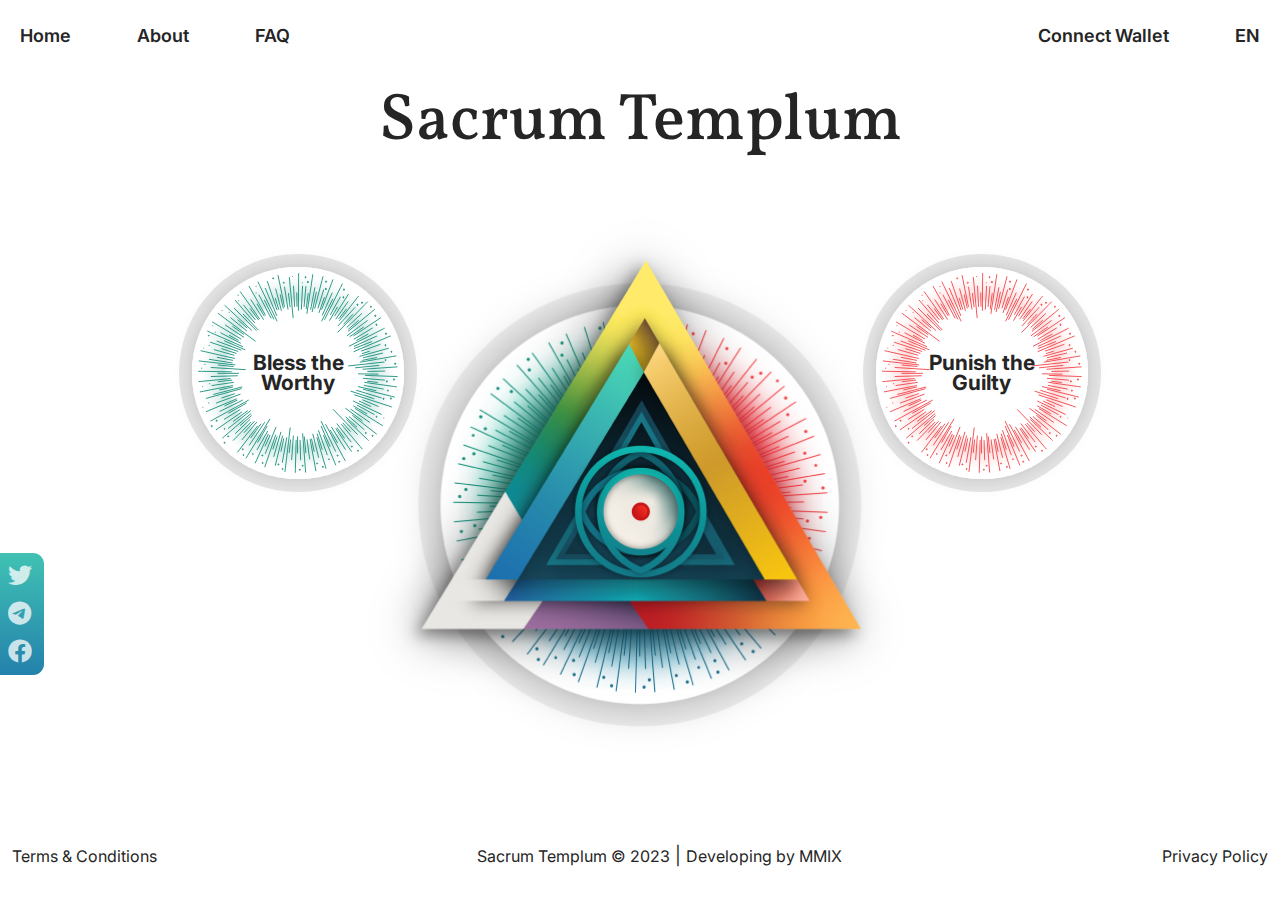
==== index.html @ 64b67d9d "Add files via upload" ====
<!DOCTYPE html>
<html lang="en">

<head>
    <meta charset="UTF-8">
    <meta http-equiv="X-UA-Compatible" content="IE=edge">
    <meta name="viewport" content="width=device-width, initial-scale=1.0">
    <title>Sacrumtemplum.io</title>
    <link href="css/bootstrap.min.css" rel="stylesheet">
    <link rel="stylesheet" href="css/font-awesome.min.css">
    <link rel="stylesheet" href="css/style.css">
</head>

<body class="home">
    <div class="wrapper">
        <div class="social">
            <ul class="social-menu">
                <li class="social-menu__item">
                    <a href="" class="social-menu__link">
                        <i class="fa-brands fa-twitter"></i>
                    </a>
                </li>
                <li class="social-menu__item">
                    <a href="" class="social-menu__link">
                        <i class="fa-brands fa-telegram"></i>
                    </a>
                </li>
                <li class="social-menu__item">
                    <a href="" class="social-menu__link">
                        <i class="fa-brands fa-facebook"></i>
                    </a>
                </li>
            </ul>
        </div>

        <header class="header">
            <div class="container-xxl">
                <nav class="navbar navbar-expand-lg navbar-light header-menu">
                    <div class="container-fluid p-0">
                        <button class="navbar-toggler" type="button" data-bs-toggle="collapse"
                            data-bs-target="#navbarNav" aria-controls="navbarNav" aria-expanded="false"
                            aria-label="Toggle navigation">
                            <span class="navbar-toggler-icon"></span>
                        </button>
                        <div class="collapse navbar-collapse" id="navbarNav">
                            <ul class="navbar-nav me-auto">
                                <li class="nav-item">
                                    <a class="nav-link active" aria-current="page" href="index.html">Home</a>
                                </li>
                                <li class="nav-item">
                                    <a class="nav-link" href="#" data-bs-toggle="modal"
                                        data-bs-target="#AboutModal">About</a>
                                </li>
                                <li class="nav-item">
                                    <a class="nav-link" href="#" data-bs-toggle="modal"
                                        data-bs-target="#FaqModal">FAQ</a>
                                </li>
                            </ul>
                            <ul class="navbar-nav">
                                <li class="nav-item">
                                    <a class="nav-link" href="#" data-bs-toggle="modal"
                                        data-bs-target="#WalletModal">Connect Wallet</a>
                                </li>
                                <li class="nav-item">
                                    <a class="nav-link" href="#">EN</a>
                                </li>
                            </ul>
                        </div>
                    </div>
                </nav>
            </div>
        </header>
        <main class="main">
            <div class="bless-block">
                <a href="#" class="bless-block__link" data-bs-toggle="modal" data-bs-target="#BlessModal">
                    <img src="images/bless.svg" alt="Bless" class="bless-block__img">
                    <span class="bless-block__span">Bless the Worthy</span>
                </a>
            </div>
            <div class="logo-block">
                <h1 class="logo-block__title">Sacrum Templum</h1>
                <img src="images/logo.png" alt="Sacrum Templum" class="logo-block__img">
            </div>
            <div class="punish-block">
                <a href="#" class="punish-block__link" data-bs-toggle="modal" data-bs-target="#PunishModal">
                    <img src="images/punish.svg" alt="Punish" class="punish-block__img">
                    <span class="punish-block__span">Punish the Guilty</span>
                </a>
            </div>
        </main>
        <footer class="footer">
            <div class="container-xxl">
                <ul class="footer-menu">
                    <li class="footer-menu__item">
                        <a href="" class="footer-menu__link">Terms & Conditions</a>
                    </li>
                    <li class="footer-menu__item">
                        <a href="" class="footer-menu__link">Sacrum Templum &copy; 2023</a> |
                        <a href="" class="footer-menu__link">Developing by MMIX</a>
                    </li>
                    <li class="footer-menu__item">
                        <a href="" class="footer-menu__link">Privacy Policy</a>
                    </li>
                </ul>
            </div>
        </footer>

        <div class="modal fade" id="AboutModal" data-bs-backdrop="static" data-bs-keyboard="false" tabindex="-1"
            aria-labelledby="AboutModalLabel" aria-hidden="true">
            <div class="modal-dialog modal-xl modal-dialog-centered modal-dialog-scrollable">
                <div class="modal-content">
                    <div class="modal-header">
                        <h5 class="modal-title" id="AboutModalLabel">About</h5>
                        <button type="button" class="btn-close" data-bs-dismiss="modal" aria-label="Close"></button>
                    </div>
                    <div class="modal-body">
                        <h3>Introduction:</h3>

                        <p>Welcome to the world of Occultech, where the ancient wisdom of the occult sciences merges
                            with the cutting-edge technology of blockchain. Occultech is a community of individuals who
                            have dedicated years to studying and practicing the arcane arts, and who believe that the
                            power of blockchain technology and cryptocurrency can help us tap into supernatural forces
                            and achieve our goals.</p>
                        <p>In this whitepaper, we'll explore how Occultech has harnessed the energy of collective belief
                            and the power of the blockchain to create a new era of supernatural power. We'll look at our
                            first project, Sacrum Templum, and the Sacrum token that powers it. We'll also discuss the
                            balance of rituals and the future of Occultech, including the release of our community
                            governance DAO token.</p>

                        <h3>The Birth of Occultech:</h3>

                        <p>For centuries, occultists have studied the mysteries of the universe, seeking to harness the
                            supernatural forces that lie beyond our understanding. With the advent of blockchain
                            technology and crypto assets, we've discovered a new form of energy that has limitless
                            potential. This energy is generated by the collective belief of billions of people, and we
                            believe it can be used to modify the world in many ways.</p>
                    </div>
                </div>
            </div>
        </div>

        <div class="modal fade" id="FaqModal" data-bs-backdrop="static" data-bs-keyboard="false" tabindex="-1"
            aria-labelledby="FaqModalLabel" aria-hidden="true">
            <div class="modal-dialog modal-xl modal-dialog-centered modal-dialog-scrollable">
                <div class="modal-content">
                    <div class="modal-header">
                        <h5 class="modal-title" id="FaqModalLabel">FAQ</h5>
                        <button type="button" class="btn-close" data-bs-dismiss="modal" aria-label="Close"></button>
                    </div>
                    <div class="modal-body">
                        <div class="faq-block">
                            <div class="faq-block__item">
                                <div class="faq-block__box">
                                    <h4 class="faq-block__title">Lorem ipsum dolor sit amet consectetur?</h4>
                                    <div class="faq-block__answer">Lorem ipsum dolor sit amet consectetur. Dictum
                                        adipiscing
                                        sed integer nec sodales commodo viverra ultricies diam. Aenean posuere
                                        luctus tellus
                                        sagittis ut. Amet auctor tristique viverra non. Blandit ut cras sagittis sed
                                        dolor
                                        sed sit. Sit vestibulum a dignissim sapien tellus purus proin. Non in risus
                                        tellus
                                        vitae. At interdum facilisi egestas arcu platea. A interdum id quam nam
                                        libero dui.
                                    </div>
                                </div>
                            </div>
                            <div class="faq-block__item">
                                <div class="faq-block__box">
                                    <h4 class="faq-block__title">Blandit ut cras sagittis sed dolor sed sit?</h4>
                                    <div class="faq-block__answer">Blandit ut cras sagittis sed dolor sed sit. Sit
                                        vestibulum a dignissim sapien tellus purus proin. Non in risus tellus vitae. At
                                        interdum facilisi egestas arcu platea. A interdum id quam nam libero dui.
                                    </div>
                                </div>
                            </div>
                        </div>
                    </div>
                </div>
            </div>
        </div>

        <div class="modal fade" id="WalletModal" data-bs-backdrop="static" data-bs-keyboard="false" tabindex="-1"
            aria-labelledby="WalletModalLabel" aria-hidden="true">
            <div class="modal-dialog modal-dialog-centered modal-dialog-scrollable">
                <div class="modal-content">
                    <div class="modal-header">
                        <h5 class="modal-title" id="WalletModalLabel">Choose Wallet</h5>
                        <button type="button" class="btn-close" data-bs-dismiss="modal" aria-label="Close"></button>
                    </div>
                    <div class="modal-body">
                        <div class="wallet-btn">
                            <a href="sign-in.html" class="wallet-btn__link"><img src="images/metamask.svg"
                                    class="wallet-btn__img"> Metamask</a>
                            <a href="sign-in.html" class="wallet-btn__link"><img src="images/coinbase.svg"
                                    class="wallet-btn__img"> Coinbase Wallet</a>
                            <a href="sign-in.html" class="wallet-btn__link"><img src="images/connect.svg"
                                    class="wallet-btn__img"> Wallet Connect</a>
                        </div>
                    </div>
                </div>
            </div>
        </div>

        <div class="modal fade" id="BlessModal" data-bs-backdrop="static" data-bs-keyboard="false" tabindex="-1"
            aria-labelledby="BlessModalLabel" aria-hidden="true">
            <div class="modal-dialog modal-dialog-centered modal-dialog-scrollable">
                <div class="modal-content">
                    <div class="modal-header">
                        <h3 class="modal-title" id="BlessModalLabel">Bless the Worthy</h3>
                        <button type="button" class="btn-close" data-bs-dismiss="modal" aria-label="Close"></button>
                    </div>
                    <div class="modal-body">
                        <div class="bless-modal">
                            <h6>Choose а target</h6>
                            <div class="bless-modal__block">
                                <a href="#" class="bless-modal__link">Male</a>
                                <a href="#" class="bless-modal__link">Female</a>
                                <a href="#" class="bless-modal__link">Object</a>
                            </div>
                        </div>
                    </div>
                    <div class="modal-footer">
                        <button type="button" class="btn btn-primary" data-bs-toggle="modal"
                            data-bs-target="#PunishModal">Confirm</button>
                    </div>
                </div>
            </div>
        </div>

        <div class="modal fade" id="PunishModal" data-bs-backdrop="static" data-bs-keyboard="false" tabindex="-1"
            aria-labelledby="PunishModalLabel" aria-hidden="true">
            <div class="modal-dialog modal-dialog-centered modal-dialog-scrollable">
                <div class="modal-content">
                    <div class="modal-header">
                        <h3 class="modal-title" id="PunishModalLabel">Bless the Worthy</h3>
                        <button type="button" class="btn-close" data-bs-dismiss="modal" aria-label="Close"></button>
                    </div>
                    <div class="modal-body">
                        <div class="punish-modal">
                            <h6>Enter the name</h6>
                            <div class="punish-modal__block">
                                <input class="punish-modal__input" placeholder="Name">
                            </div>
                        </div>
                    </div>
                    <div class="modal-footer">
                        <button type="button" class="btn btn-primary" data-bs-toggle="modal"
                            data-bs-target="#TokensModal">Confirm</button>
                    </div>
                </div>
            </div>
        </div>

        <div class="modal fade" id="TokensModal" data-bs-backdrop="static" data-bs-keyboard="false" tabindex="-1"
            aria-labelledby="TokensModalLabel" aria-hidden="true">
            <div class="modal-dialog modal-dialog-centered modal-dialog-scrollable">
                <div class="modal-content">
                    <div class="modal-header">
                        <h3 class="modal-title" id="TokensModalLabel">Bless the Worthy</h3>
                        <button type="button" class="btn-close" data-bs-dismiss="modal" aria-label="Close"></button>
                    </div>
                    <div class="modal-body">
                        <div class="punish-modal">
                            <h6>Amount of Sacrum Tokens to sacrifice</h6>
                            <div class="punish-modal__block">
                                <input class="punish-modal__input" placeholder="Number">
                            </div>
                        </div>
                    </div>
                    <div class="modal-footer">
                        <button type="button" class="btn btn-primary" data-bs-toggle="modal"
                            data-bs-target="#CertificateModal">Confirm</button>
                    </div>
                </div>
            </div>
        </div>

        <div class="modal fade" id="CertificateModal" data-bs-backdrop="static" data-bs-keyboard="false" tabindex="-1"
            aria-labelledby="CertificateModalLabel" aria-hidden="true">
            <div class="modal-dialog modal-dialog-centered modal-dialog-scrollable">
                <div class="modal-content">
                    <div class="modal-header">
                        <h3 class="modal-title" id="CertificateModalLabel">Certificate of blessing</h3>
                        <button type="button" class="btn-close" data-bs-dismiss="modal" aria-label="Close"></button>
                    </div>
                    <div class="modal-body">
                        <div class="certificate-modal">
                            <h6>This document confirms that</h6>
                            <div class="certificate-modal__block">
                                <div class="certificate-modal__text">
                                    on a day of <b>December 12, 2022</b>, the one known as <b>Tom</b> was blessed <b>1346</b> times and now he will have the energy to achieve his goals, the ability to gain wealth, and the luck to make wise decisions. His mind will be sharp, his spirit will be wise, and his strength will be unending. He will be blessed with success and happiness, finding joy and contentment in all he does. He will have the courage to pursue his dreams and the power to overcome any obstacles in his way. He will be blessed with the grace and guidance of the universe.
                                </div>
                                <div class="certificate-modal__box">
                                    <a href="animations.html" class="btn btn-primary confirm">To the begining</a>
                                    <a href="animations.html" class="btn btn-primary confirm">Download</a>
                                </div>
                                <div class="certificate-modal__box">
                                    <input class="certificate-modal__input" placeholder="Enter email address to send anonymously">
                                    <a href="" class="btn btn-primary">Send</a>
                                </div>
                            </div>
                        </div>
                    </div>
                </div>
            </div>
        </div>

    </div>

    <script src="js/jquery-3.6.4.min.js"></script>
    <script src="js/bootstrap.bundle.min.js"></script>
    <script src="js/script.js"></script>
</body>

</html>
---- css/style.css ----
@import url('https://fonts.googleapis.com/css2?family=Inter:wght@400;600;700&family=Vollkorn:wght@700&display=swap');

body {
    font-family: 'Inter', sans-serif;
    font-style: normal;
    font-size: 18px;
    line-height: 22px;
    color: #252525;
}

h1,
h2,
h3,
h4,
h5,
h6 {
    font-family: 'Vollkorn', serif;
}

a,
.header-menu.navbar .navbar-nav .nav-link:focus {
    color: #252525;
    text-decoration: none;
    transition: color .4s ease-in;
}

a:hover,
.header-menu.navbar .navbar-nav .nav-link:hover {
    color: #34A6B0;
    text-decoration: none;
    transition: color .4s ease-out;
}

.wrapper {
    min-height: 100vh;
    width: 100%;
    align-items: center;
    position: relative;
    display: grid;
    grid-template-rows: 1fr 10fr 1fr;
    gap: 15px;
}

.social {
    position: fixed;
    left: 0;
    bottom: 25%;
}

.social-menu {
    list-style: none;
    padding: 10px 12px 10px 8px;
    margin: 0;
    background: linear-gradient(180deg, #40C2B3 0%, #2481AC 100%);
    border-radius: 0px 11px 11px 0px;
    display: grid;
    grid-template-columns: 1fr;
    justify-content: center;
}


.social-menu__item+.social-menu__item {
    margin-top: 12px;
}

.social-menu__link {
    color: #fff;
    opacity: .75;
    font-size: 24px;
}

.social-menu__link:hover {
    opacity: 1;
    color: #fff;
}

.header-menu.navbar .navbar-nav .nav-link {
    color: #252525;
    font-weight: 600;
}

.navbar-nav .nav-item+.nav-item {
    margin-left: 50px;
}

.home .main {
    height: 100%;
    align-items: center;
    text-align: center;
    display: flex;
    width: 100%;
    justify-content: center;
}

.bless-block {
    text-align: right;
    margin-top: -12%;
    margin-right: -8%;
    z-index: 1;
}

.bless-block__link {
    position: relative;
    display: block;
    height: 100%;
    width: 100%;
}

.bless-block__span {
    position: absolute;
    left: 0;
    top: 0;
    width: 100%;
    height: 100%;
    display: flex;
    justify-content: center;
    align-items: center;
    font-weight: 700;
    font-size: 21px;
    line-height: 20px;
    padding: 25%;
    text-align: center;
}

.bless-block__img {
    height: 100%;
    width: 100%;
    max-width: max-content;
    object-fit: contain;
}

.logo-block {
    z-index: 0;
    width: 50%;
    height: 100%;
    position: relative;
    display: flex;
    flex-direction: column;
    justify-content: flex-start;
    align-items: center;
}

.logo-block__title {
    font-size: 66px;
    line-height: 68px;
}

.logo-block__img {
    height: 100%;
    width: 100%;
    max-width: max-content;
    object-fit: contain;
}

.punish-block {
    text-align: left;
    margin-top: -12%;
    margin-left: -8%;
    z-index: 1;
}

.punish-block__link {
    position: relative;
    display: block;
    height: 100%;
    width: 100%;
}

.punish-block__span {
    position: absolute;
    left: 0;
    top: 0;
    width: 100%;
    height: 100%;
    display: flex;
    justify-content: center;
    align-items: center;
    font-weight: 700;
    font-size: 21px;
    line-height: 20px;
    padding: 25%;
    text-align: center;
}

.punish-block__img {
    height: 100%;
    width: 100%;
    max-width: max-content;
    object-fit: contain;
}

.footer-menu {
    list-style: none;
    display: flex;
    justify-content: space-between;
    width: 100%;
    padding: 0;
}

.footer-menu__item {}

.footer-menu__link {
    font-size: 16px;
}

.modal-content {
    filter: drop-shadow(0px 0px 35px rgba(0, 0, 0, 0.15));
    background: rgba(255, 255, 255, 0.8);
    border: 4px solid #d0d5dd;
    backdrop-filter: blur(5px);
    border-radius: 12px;
}

.modal-header,
.modal-footer {
    border: none;
}

.btn-primary {
    background-color: #34A6B0;
    border-color: #34A6B0;
    border-radius: 8px;
    width: 220px;
}

.btn-primary:hover,
.btn-check:focus+.btn-primary,
.btn-primary:focus {
    color: #fff;
    background-color: #22868f;
    border-color: #22868f;
}

.btn-check:active+.btn-primary:focus,
.btn-check:checked+.btn-primary:focus,
.btn-primary.active:focus,
.btn-primary:active:focus,
.show>.btn-primary.dropdown-toggle:focus {
    box-shadow: none;
    outline: none !important
}

.modal-header {
    padding: 40px;
    padding-bottom: 0;
}

.modal-body {
    padding: 40px;
}

.modal-title {
    font-weight: 700;
    width: 100%;
    text-align: center;
}

h5.modal-title {
    text-align: left;
    font-size: 20px;
    line-height: 30px;
    font-family: 'Inter', sans-serif;

}

.modal-body h4 {
    font-size: 24px;
    line-height: 30px;
    font-family: 'Inter', sans-serif;
    font-weight: 700;
}

.modal-footer {
    padding: 0 40px 40px;
    justify-content: center;
}

.btn-close {
    transform: rotate(-90deg);
    transition: transform .4s;
}

.btn-close:hover {
    transform: rotate(90deg);
    transition: transform .4s;
}

* {
    outline: 0 !important;
}

button::-moz-focus-inner,
input[type="reset"]::-moz-focus-inner,
input[type="button"]::-moz-focus-inner,
input[type="submit"]::-moz-focus-inner,
input[type="submit"]::-moz-focus-inner,
input[type="file"]>input[type="button"]::-moz-focus-inner {
    outline: 0 !important;
    border: 0 !important;
    ;
}

.faq-block {
    display: flex;
    flex-wrap: wrap;
    flex-direction: column;
    align-items: center;
    justify-content: center;
}

.faq-block__item {
    margin-bottom: 0;
    transition: all .5s ease;
    width: 100%;
}

.faq-block__item+.faq-block__item {
    margin-top: 20px;
}

.faq-block__box {
    width: 100%;
    display: flex;
    flex-direction: column;
    align-items: flex-start;
    justify-content: space-between;
    transition: all .4s ease;
    overflow: hidden;
}

.faq-block__title {
    cursor: pointer;
    width: 100%;
    position: relative;
}

.faq-block__title:before {
    content: "";
    background: url(../images/minus.svg) center center no-repeat;
    display: flex;
    justify-content: center;
    align-items: center;
    width: 20px;
    height: 20px;
    position: absolute;
    right: 0;
    top: 0;
    transition: all 1s ease;
}

.faq-block__item.active .faq-block__title:before {
    transform: rotate(180deg);
    transition: all 1s ease;
}

.faq-block__title:after {
    content: "";
    background: url(../images/minus.svg) center center no-repeat;
    display: flex;
    justify-content: center;
    align-items: center;
    width: 20px;
    height: 20px;
    position: absolute;
    transform: rotate(90deg);
    right: 0;
    top: 0;
    transition: all 1s ease;
}

.faq-block__item.active .faq-block__title:after {
    transform: rotate(180deg);
    transition: all 1s ease;
}

.faq-block__answer {
    width: 100%;
    height: 0;
    overflow: hidden;
    opacity: 0;
    transition: all 1s ease;
}

.faq-block__item.active .faq-block__answer {
    height: auto;
    overflow: hidden;
    opacity: 1;
    transition: all 1s ease;
}

.wallet-btn {}

.wallet-btn__link {
    display: flex;
    align-items: center;
    width: 100%;
    background: #fff;
    border: 2px solid #d0d0d0;
    border-radius: 12px;
    font-weight: 700;
    font-size: 16px;
    padding: 15px 20px;
    transition: .5s ease;
}

.wallet-btn__link:hover {
    border-color: #34a6b0;
    color: inherit;
    padding-left: 35px;
    transition: .5s ease;
}

.wallet-btn__link+.wallet-btn__link {
    margin-top: 20px;
}

.wallet-btn__img {
    margin-right: 20px;
    width: 30px;
    height: 30px;
}

.bless-modal h6,
.punish-modal h6,
.certificate-modal h6 {
    font-family: 'Inter', sans-serif;
    font-size: 14px;
    line-height: 20px;
    text-align: center;
    margin-bottom: 20px;
}

.bless-modal__block,
.punish-modal__block {
    display: flex;
    align-items: center;
    width: 100%;
    justify-content: space-between;
    gap: 15px;
}

.bless-modal__link,
.punish-modal__input {
    width: 100%;
    height: 40px;
    background: #fff;
    border: 2px solid #34a6b0;
    border-radius: 8px;
    display: flex;
    justify-content: center;
    font-size: 17px;
    align-items: center;
}

.bless-modal__link.active {
    background: #34a6b0;
    color: #fff;
}

.punish-modal__input {
    text-align: center;

}

input::placeholder {
    color: #d0d0d0 !important;
}

.sign-in .main {
    height: 100%;
    align-items: center;
    text-align: center;
    display: flex;
    width: 100%;
    justify-content: center;
}

.sign-block {
    z-index: 0;
    width: 50%;
    height: 100%;
    position: relative;
    display: flex;
    flex-direction: column;
    justify-content: center;
    align-items: center;
}

.sign-block__title {
    font-size: 46px;
    line-height: 68px;
}

.sign-block__box {
    width: 100%;
    max-width: 380px;
}

.form-control {
    width: 100%;
    height: 40px;
    background: #fff;
    border: 2px solid #34a6b0;
    border-radius: 8px;
    display: flex;
    justify-content: center;
    font-size: 17px;
    align-items: center;
}

.form-label {
    font-weight: 500;
    font-size: 14px;
    line-height: 20px;
    float: left;
    margin-bottom: 3px;
}

.form-check-label {
    font-size: 15px;
    line-height: 24px;
    margin-top: 2px;
    font-weight: 500;
    float: left;
}

.animations {
    background: rgba(0, 0, 0, 0.7);
}

.animations .main {
    height: 100%;
    align-items: center;
    text-align: center;
    display: flex;
    width: 100%;
    justify-content: center;
}

.animations-block {
    z-index: 0;
    width: 50%;
    height: 100%;
    position: relative;
    display: flex;
    flex-direction: column;
    justify-content: center;
    align-items: center;
}

.animations-block__img {
    height: 100%;
    width: 100%;
    max-width: max-content;
    object-fit: contain;
}

.certificate-modal__input {
    width: 100%;
    height: 40px;
    background: #fff;
    border: 2px solid #d0d0d0;
    border-radius: 8px;
    display: flex;
    justify-content: center;
    font-size: 17px;
    align-items: center;
    padding: 0 20px;
}


.certificate-modal__text {
    font-size: 14px;
    line-height: 24px;
    border: 3px solid #34A6B0;
    border-radius: 10px;
    padding: 20px;
}

.certificate-modal__box {
    width: 100%;
    height: 40px;
    display: flex;
    justify-content: center;
    align-items: center;
    margin-top: 25px;
    gap: 15px;
}
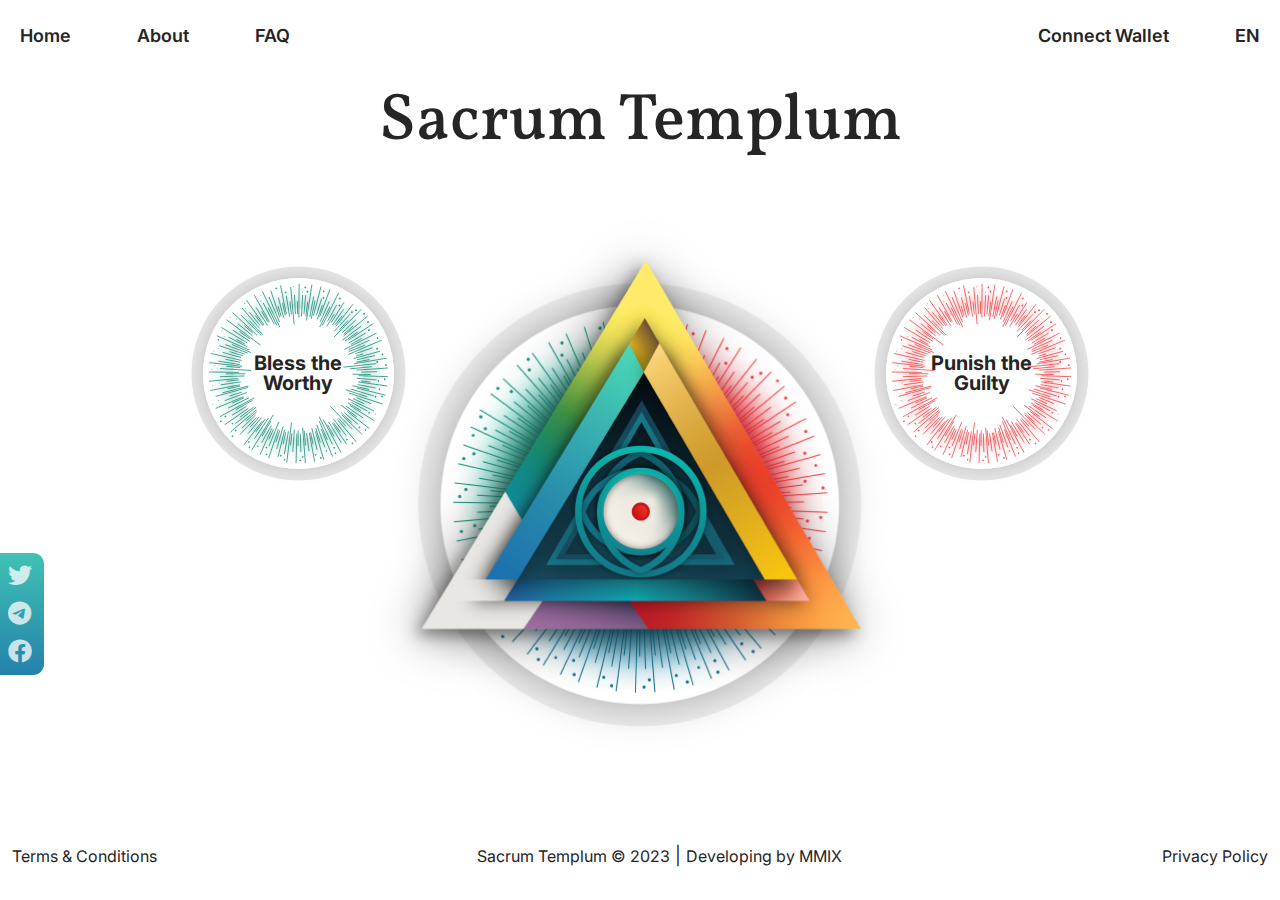
==== commit 337ebe1e: "Add files via upload" ====
--- a/index.html
+++ b/index.html
@@ -13,7 +13,7 @@
 
 <body class="home">
     <div class="wrapper">
-        <div class="social">
+        <div class="social d-none d-sm-block">
             <ul class="social-menu">
                 <li class="social-menu__item">
                     <a href="" class="social-menu__link">
@@ -43,7 +43,8 @@
                             <span class="navbar-toggler-icon"></span>
                         </button>
                         <div class="collapse navbar-collapse" id="navbarNav">
-                            <ul class="navbar-nav me-auto">
+                            <button type="button" class="btn-close d-lg-none"></button>
+                            <ul class="navbar-nav me-lg-auto mb-5 mb-lg-0">
                                 <li class="nav-item">
                                     <a class="nav-link active" aria-current="page" href="index.html">Home</a>
                                 </li>
@@ -56,13 +57,38 @@
                                         data-bs-target="#FaqModal">FAQ</a>
                                 </li>
                             </ul>
-                            <ul class="navbar-nav">
+                            <ul class="navbar-nav mb-5 mb-lg-0">
                                 <li class="nav-item">
                                     <a class="nav-link" href="#" data-bs-toggle="modal"
                                         data-bs-target="#WalletModal">Connect Wallet</a>
                                 </li>
                                 <li class="nav-item">
                                     <a class="nav-link" href="#">EN</a>
+                                </li>
+                            </ul>
+                            <ul class="navbar-nav d-block d-md-none mb-5 mb-lg-0">
+                                <li class="nav-item">
+                                    <a href="" class="nav-link">Terms & Conditions</a>
+                                </li>
+                                <li class="nav-item">
+                                    <a href="" class="nav-link">Privacy Policy</a>
+                                </li>
+                            </ul>
+                            <ul class="social-menu p-0 d-flex d-sm-none">
+                                <li class="social-menu__item">
+                                    <a href="" class="social-menu__link">
+                                        <i class="fa-brands fa-twitter"></i>
+                                    </a>
+                                </li>
+                                <li class="social-menu__item">
+                                    <a href="" class="social-menu__link">
+                                        <i class="fa-brands fa-telegram"></i>
+                                    </a>
+                                </li>
+                                <li class="social-menu__item">
+                                    <a href="" class="social-menu__link">
+                                        <i class="fa-brands fa-facebook"></i>
+                                    </a>
                                 </li>
                             </ul>
                         </div>
@@ -72,9 +98,9 @@
         </header>
         <main class="main">
             <div class="bless-block">
-                <a href="#" class="bless-block__link" data-bs-toggle="modal" data-bs-target="#BlessModal">
+                <a href="#" class="bless-block__link name-link" data-bs-toggle="modal" data-bs-target="#BlockTypeModal">
                     <img src="images/bless.svg" alt="Bless" class="bless-block__img">
-                    <span class="bless-block__span">Bless the Worthy</span>
+                    <span class="bless-block__span name-title">Bless the Worthy</span>
                 </a>
             </div>
             <div class="logo-block">
@@ -82,23 +108,23 @@
                 <img src="images/logo.png" alt="Sacrum Templum" class="logo-block__img">
             </div>
             <div class="punish-block">
-                <a href="#" class="punish-block__link" data-bs-toggle="modal" data-bs-target="#PunishModal">
+                <a href="#" class="punish-block__link name-link" data-bs-toggle="modal" data-bs-target="#BlockTypeModal">
                     <img src="images/punish.svg" alt="Punish" class="punish-block__img">
-                    <span class="punish-block__span">Punish the Guilty</span>
+                    <span class="punish-block__span name-title">Punish the Guilty</span>
                 </a>
             </div>
         </main>
         <footer class="footer">
             <div class="container-xxl">
-                <ul class="footer-menu">
-                    <li class="footer-menu__item">
+                <ul class="footer-menu justify-content-center justify-content-md-between">
+                    <li class="footer-menu__item d-none d-md-block">
                         <a href="" class="footer-menu__link">Terms & Conditions</a>
                     </li>
-                    <li class="footer-menu__item">
+                    <li class="footer-menu__item text-center">
                         <a href="" class="footer-menu__link">Sacrum Templum &copy; 2023</a> |
                         <a href="" class="footer-menu__link">Developing by MMIX</a>
                     </li>
-                    <li class="footer-menu__item">
+                    <li class="footer-menu__item d-none d-md-block">
                         <a href="" class="footer-menu__link">Privacy Policy</a>
                     </li>
                 </ul>
@@ -202,13 +228,13 @@
             </div>
         </div>
 
-        <div class="modal fade" id="BlessModal" data-bs-backdrop="static" data-bs-keyboard="false" tabindex="-1"
-            aria-labelledby="BlessModalLabel" aria-hidden="true">
-            <div class="modal-dialog modal-dialog-centered modal-dialog-scrollable">
-                <div class="modal-content">
-                    <div class="modal-header">
-                        <h3 class="modal-title" id="BlessModalLabel">Bless the Worthy</h3>
-                        <button type="button" class="btn-close" data-bs-dismiss="modal" aria-label="Close"></button>
+        <div class="modal fade" id="BlockTypeModal" data-bs-backdrop="static" data-bs-keyboard="false" tabindex="-1"
+            aria-labelledby="BlockTypeModalLabel" aria-hidden="true">
+            <div class="modal-dialog modal-dialog-centered modal-dialog-scrollable">
+                <div class="modal-content">
+                    <div class="modal-header flex-row-reverse">
+                        <h3 class="modal-title" id="BlockTypeModalLabel">Bless the Worthy</h3>
+                        <button type="button" class="btn-close btn-back" data-bs-dismiss="modal" aria-label="Close"></button>
                     </div>
                     <div class="modal-body">
                         <div class="bless-modal">
@@ -221,68 +247,89 @@
                         </div>
                     </div>
                     <div class="modal-footer">
-                        <button type="button" class="btn btn-primary" data-bs-toggle="modal"
-                            data-bs-target="#PunishModal">Confirm</button>
-                    </div>
-                </div>
-            </div>
-        </div>
-
-        <div class="modal fade" id="PunishModal" data-bs-backdrop="static" data-bs-keyboard="false" tabindex="-1"
-            aria-labelledby="PunishModalLabel" aria-hidden="true">
-            <div class="modal-dialog modal-dialog-centered modal-dialog-scrollable">
-                <div class="modal-content">
-                    <div class="modal-header">
-                        <h3 class="modal-title" id="PunishModalLabel">Bless the Worthy</h3>
-                        <button type="button" class="btn-close" data-bs-dismiss="modal" aria-label="Close"></button>
+                        <button type="button" class="btn btn-primary btn-confirm" data-bs-toggle="modal"
+                            data-bs-target="#BlockNameModal" disabled>Confirm</button>
+                    </div>
+                </div>
+            </div>
+        </div>
+
+        <div class="modal fade" id="BlockNameModal" data-bs-backdrop="static" data-bs-keyboard="false" tabindex="-1"
+            aria-labelledby="BlockNameModalLabel" aria-hidden="true">
+            <div class="modal-dialog modal-dialog-centered modal-dialog-scrollable">
+                <div class="modal-content">
+                    <div class="modal-header flex-row-reverse">
+                        <h3 class="modal-title" id="BlockNameModalLabel">Bless the Worthy</h3>
+                        <button type="button" class="btn-close btn-back" data-bs-dismiss="modal" aria-label="Close"></button>
                     </div>
                     <div class="modal-body">
                         <div class="punish-modal">
                             <h6>Enter the name</h6>
                             <div class="punish-modal__block">
-                                <input class="punish-modal__input" placeholder="Name">
+                                <input class="punish-modal__input input-confirm" placeholder="Name">
                             </div>
                         </div>
                     </div>
                     <div class="modal-footer">
-                        <button type="button" class="btn btn-primary" data-bs-toggle="modal"
-                            data-bs-target="#TokensModal">Confirm</button>
-                    </div>
-                </div>
-            </div>
-        </div>
-
-        <div class="modal fade" id="TokensModal" data-bs-backdrop="static" data-bs-keyboard="false" tabindex="-1"
-            aria-labelledby="TokensModalLabel" aria-hidden="true">
-            <div class="modal-dialog modal-dialog-centered modal-dialog-scrollable">
-                <div class="modal-content">
-                    <div class="modal-header">
-                        <h3 class="modal-title" id="TokensModalLabel">Bless the Worthy</h3>
-                        <button type="button" class="btn-close" data-bs-dismiss="modal" aria-label="Close"></button>
+                        <button type="button" class="btn btn-primary btn-confirm" data-bs-toggle="modal"
+                            data-bs-target="#BlockTokenModal" disabled>Confirm</button>
+                    </div>
+                </div>
+            </div>
+        </div>
+
+        <div class="modal fade" id="BlockTokenModal" data-bs-backdrop="static" data-bs-keyboard="false" tabindex="-1"
+            aria-labelledby="BlockTokenModalLabel" aria-hidden="true">
+            <div class="modal-dialog modal-dialog-centered modal-dialog-scrollable">
+                <div class="modal-content">
+                    <div class="modal-header flex-row-reverse">
+                        <h3 class="modal-title" id="BlockTokenModalLabel">Bless the Worthy</h3>
+                        <button type="button" class="btn-close btn-back" data-bs-dismiss="modal" aria-label="Close"></button>
                     </div>
                     <div class="modal-body">
                         <div class="punish-modal">
                             <h6>Amount of Sacrum Tokens to sacrifice</h6>
                             <div class="punish-modal__block">
-                                <input class="punish-modal__input" placeholder="Number">
+                                <input class="punish-modal__input input-confirm" placeholder="Number">
                             </div>
                         </div>
                     </div>
                     <div class="modal-footer">
+                        <button type="button" class="btn btn-primary btn-confirm" data-bs-toggle="modal"
+                            data-bs-target="#BlockAnimationModal" disabled>Confirm</button>
+                    </div>
+                </div>
+            </div>
+        </div>
+
+        <div class="modal fade" id="BlockAnimationModal" data-bs-backdrop="static" data-bs-keyboard="false" tabindex="-1"
+            aria-labelledby="BlockAnimationModalLabel" aria-hidden="true">
+            <div class="modal-dialog modal-fullscreen modal-dialog-centered">
+                <div class="modal-content">
+                    <div class="modal-header flex-row-reverse">
+                        <h3 class="modal-title" id="BlockAnimationModalLabel">Creating</h3>
+                        <button type="button" class="btn-close btn-back" data-bs-dismiss="modal" aria-label="Close"></button>
+                    </div>
+                    <div class="modal-body">
+                        <div class="animations-modal">
+                            <img src="images/animation.png" class="animations-modal__img" alt="Animations">
+                        </div>
+                    </div>
+                    <!-- <div class="modal-footer">
                         <button type="button" class="btn btn-primary" data-bs-toggle="modal"
-                            data-bs-target="#CertificateModal">Confirm</button>
-                    </div>
-                </div>
-            </div>
-        </div>
-
-        <div class="modal fade" id="CertificateModal" data-bs-backdrop="static" data-bs-keyboard="false" tabindex="-1"
-            aria-labelledby="CertificateModalLabel" aria-hidden="true">
-            <div class="modal-dialog modal-dialog-centered modal-dialog-scrollable">
-                <div class="modal-content">
-                    <div class="modal-header">
-                        <h3 class="modal-title" id="CertificateModalLabel">Certificate of blessing</h3>
-                        <button type="button" class="btn-close" data-bs-dismiss="modal" aria-label="Close"></button>
+                            data-bs-target="#BlockCertificateModal">Confirm</button>
+                    </div> -->
+                </div>
+            </div>
+        </div>
+
+        <div class="modal fade" id="BlockCertificateModal" data-bs-backdrop="static" data-bs-keyboard="false" tabindex="-1"
+            aria-labelledby="BlockCertificateModalLabel" aria-hidden="true">
+            <div class="modal-dialog modal-dialog-centered modal-dialog-scrollable">
+                <div class="modal-content">
+                    <div class="modal-header flex-row-reverse">
+                        <h3 class="modal-title" id="BlockCertificateModalLabel">Certificate of blessing</h3>
+                        <!-- <button type="button" class="btn-close btn-back" data-bs-dismiss="modal" aria-label="Close"></button> -->
                     </div>
                     <div class="modal-body">
                         <div class="certificate-modal">
@@ -292,7 +339,7 @@
                                     on a day of <b>December 12, 2022</b>, the one known as <b>Tom</b> was blessed <b>1346</b> times and now he will have the energy to achieve his goals, the ability to gain wealth, and the luck to make wise decisions. His mind will be sharp, his spirit will be wise, and his strength will be unending. He will be blessed with success and happiness, finding joy and contentment in all he does. He will have the courage to pursue his dreams and the power to overcome any obstacles in his way. He will be blessed with the grace and guidance of the universe.
                                 </div>
                                 <div class="certificate-modal__box">
-                                    <a href="animations.html" class="btn btn-primary confirm">To the begining</a>
+                                    <a href="" class="btn btn-primary confirm" data-bs-dismiss="modal" aria-label="Close">To the begining</a>
                                     <a href="animations.html" class="btn btn-primary confirm">Download</a>
                                 </div>
                                 <div class="certificate-modal__box">
--- a/css/style.css
+++ b/css/style.css
@@ -6,6 +6,20 @@
     font-size: 18px;
     line-height: 22px;
     color: #252525;
+}
+
+@media screen and (max-width: 991px) {
+    body {
+        font-size: 17px;
+        line-height: 22px;
+    }
+}
+
+@media screen and (max-width: 767px) {
+    body {
+        font-size: 16px;
+        line-height: 20px;
+    }
 }
 
 h1,
@@ -45,6 +59,7 @@
     position: fixed;
     left: 0;
     bottom: 25%;
+    z-index: 2;
 }
 
 .social-menu {
@@ -58,9 +73,22 @@
     justify-content: center;
 }
 
+.navbar-collapse .social-menu {
+    position: absolute;
+    bottom: 30px;
+    right: 30px;
+    align-items: center;
+    background: transparent;
+}
+
 
 .social-menu__item+.social-menu__item {
     margin-top: 12px;
+}
+
+.navbar-collapse .social-menu__item+.social-menu__item {
+    margin-top: 0;
+    margin-left: 12px;
 }
 
 .social-menu__link {
@@ -69,11 +97,20 @@
     font-size: 24px;
 }
 
+.navbar-collapse .social-menu__link {
+    color: #34A6B0;
+    font-size: 30px;
+}
+
 .social-menu__link:hover {
     opacity: 1;
     color: #fff;
 }
 
+.navbar-collapse .social-menu__link:hover {
+    color: #34A6B0;
+}
+
 .header-menu.navbar .navbar-nav .nav-link {
     color: #252525;
     font-weight: 600;
@@ -83,6 +120,7 @@
     margin-left: 50px;
 }
 
+
 .home .main {
     height: 100%;
     align-items: center;
@@ -90,13 +128,30 @@
     display: flex;
     width: 100%;
     justify-content: center;
+}
+
+@media screen and (max-width: 767px) {
+    .home .main {
+        flex-wrap: wrap;
+    }
 }
 
 .bless-block {
     text-align: right;
     margin-top: -12%;
     margin-right: -8%;
+    margin-left: 20px;
     z-index: 1;
+}
+
+@media screen and (max-width: 767px) {
+    .bless-block {
+        width: 50%;
+        text-align: center;
+        margin-right: 0;
+        margin-left: 0;
+        order: 1;
+    }
 }
 
 .bless-block__link {
@@ -104,22 +159,32 @@
     display: block;
     height: 100%;
     width: 100%;
+    padding: 5%;
 }
 
 .bless-block__span {
     position: absolute;
     left: 0;
+    right: 0;
     top: 0;
-    width: 100%;
+    width: 110px;
+    margin: 0 auto;
     height: 100%;
     display: flex;
     justify-content: center;
     align-items: center;
     font-weight: 700;
-    font-size: 21px;
+    font-size: 20px;
     line-height: 20px;
-    padding: 25%;
     text-align: center;
+}
+
+@media screen and (max-width: 767px) {
+    .bless-block__span {
+        width: 110px;
+        font-size: 16px;
+        line-height: 18px;
+    }
 }
 
 .bless-block__img {
@@ -140,23 +205,70 @@
     align-items: center;
 }
 
+@media screen and (max-width: 991px) {
+    .logo-block {
+        width: 70%;
+        height: auto;
+    }
+}
+
+@media screen and (max-width: 767px) {
+    .logo-block {
+        width: 100%;
+        height: auto;
+        order: -1;
+    }
+}
+
 .logo-block__title {
     font-size: 66px;
     line-height: 68px;
 }
 
+@media screen and (max-width: 991px) {
+    .logo-block__title {
+        font-size: 52px;
+        line-height: 51px;
+    }
+}
+
+@media screen and (max-width: 767px) {
+    .logo-block__title {
+        font-size: 35px;
+        line-height: 34px;
+    }
+}
+
 .logo-block__img {
     height: 100%;
     width: 100%;
     max-width: max-content;
     object-fit: contain;
 }
+
+@media screen and (max-width: 767px) {
+    .logo-block__img {
+        max-height: 520px;
+    }
+}
+
 
 .punish-block {
     text-align: left;
     margin-top: -12%;
     margin-left: -8%;
+    margin-right: 20px;
     z-index: 1;
+}
+
+@media screen and (max-width: 767px) {
+    .punish-block {
+        width: 50%;
+        text-align: center;
+        margin-right: 0;
+        margin-left: 0;
+        order: 1;
+    }
 }
 
 .punish-block__link {
@@ -164,22 +276,32 @@
     display: block;
     height: 100%;
     width: 100%;
+    padding: 5%;
 }
 
 .punish-block__span {
     position: absolute;
     left: 0;
+    right: 0;
     top: 0;
-    width: 100%;
+    width: 110px;
+    margin: 0 auto;
     height: 100%;
     display: flex;
     justify-content: center;
     align-items: center;
     font-weight: 700;
-    font-size: 21px;
+    font-size: 20px;
     line-height: 20px;
-    padding: 25%;
     text-align: center;
+}
+
+@media screen and (max-width: 767px) {
+    .punish-block__span {
+        width: 110px;
+        font-size: 16px;
+        line-height: 18px;
+    }
 }
 
 .punish-block__img {
@@ -197,7 +319,12 @@
     padding: 0;
 }
 
-.footer-menu__item {}
+@media screen and (max-width: 767px) {
+    .footer-menu {
+        text-align: center;
+    }
+
+}
 
 .footer-menu__link {
     font-size: 16px;
@@ -245,8 +372,21 @@
     padding-bottom: 0;
 }
 
+@media screen and (max-width: 767px) {
+    .modal-header {
+        padding: 20px;
+        padding-bottom: 0;
+    }
+}
+
 .modal-body {
     padding: 40px;
+}
+
+@media screen and (max-width: 767px) {
+    .modal-body {
+        padding: 20px;
+    }
 }
 
 .modal-title {
@@ -275,13 +415,41 @@
     justify-content: center;
 }
 
+@media screen and (max-width: 767px) {
+    .modal-footer {
+        padding: 0 20px 20px;
+    }
+}
+
 .btn-close {
     transform: rotate(-90deg);
     transition: transform .4s;
+    outline: 0 !important;
+    box-shadow: none !important;
+    border: 0 !important;
 }
 
 .btn-close:hover {
     transform: rotate(90deg);
+    transition: transform .4s;
+}
+
+.btn-back {
+    transform: rotate(0deg);
+    transition: transform .4s;
+    box-sizing: content-box;
+    width: 1em;
+    height: 1em;
+    padding: 0.25em 0.25em;
+    color: #000;
+    background: transparent url("data:image/svg+xml,%3Csvg width='22' height='22' viewBox='0 0 22 22' fill='none' xmlns='http://www.w3.org/2000/svg'%3E%3Cpath d='M22 9.625H5.26625L12.9525 1.93875L11 0L0 11L11 22L12.9388 20.0613L5.26625 12.375H22V9.625Z' fill='%23252525'/%3E%3C/svg%3E%0A") center/1em auto no-repeat;
+    border: 0;
+    border-radius: 0.25rem;
+    opacity: .5;
+}
+
+.btn-back:hover {
+    transform: rotate(360deg);
     transition: transform .4s;
 }
 
@@ -296,9 +464,10 @@
 input[type="submit"]::-moz-focus-inner,
 input[type="file"]>input[type="button"]::-moz-focus-inner {
     outline: 0 !important;
+    box-shadow: none !important;
     border: 0 !important;
-    ;
-}
+}
+
 
 .faq-block {
     display: flex;
@@ -586,3 +755,100 @@
     margin-top: 25px;
     gap: 15px;
 }
+
+.navbar .navbar-toggler {
+    border-color: transparent;
+}
+
+.navbar-toggler:focus {
+    outline: 0 !important;
+    box-shadow: none !important;
+}
+
+@media screen and (max-width: 991px) {
+    .navbar {
+        overflow: hidden;
+    }
+
+    .collapse:not(.show) {
+        display: block;
+    }
+
+    .navbar-collapse.collapse.show {
+        position: fixed;
+        right: 0;
+        top: 0;
+        bottom: 0;
+        width: 330px;
+        height: 100vh;
+        background: #fff;
+        z-index: 1099;
+        transform: translateX(0);
+        transition: all .5s ease;
+        overflow: hidden;
+    }
+
+    .navbar-collapse.collapse,
+    .collapsing {
+        position: fixed;
+        right: 0;
+        bottom: 0;
+        top: 0;
+        width: 330px;
+        height: 100vh;
+        background: #fff;
+        transform: translateX(330px);
+        z-index: 1099;
+        transition: all .5s ease;
+        overflow: hidden;
+        padding: 30px;
+        text-align: right;
+    }
+
+    .navbar-collapse.collapse .btn-close {
+        float: left;
+    }
+}
+
+@media screen and (max-width: 576px) {
+    .navbar-collapse.collapse.show {
+        width: 280px;
+    }
+
+    .navbar-collapse.collapse,
+    .collapsing {
+        width: 280px;
+    }
+}
+
+@media screen and (min-width: 300px) {
+
+    .modal-lg,
+    .modal-xl {
+        width: calc(100% - 20px);
+        max-width: 800px;
+        margin: 10px auto;
+    }
+}
+
+.btn.disabled, .btn:disabled {
+    background-color: #34A6B0;
+    border-color: #34A6B0;
+    opacity: .45;
+}
+.animations-modal {
+    display: flex;
+    justify-content: center;
+    align-items: center;
+    height: 100%;
+}
+
+.animations-modal__img {
+    height: 100%;
+    width: 100%;
+    max-width: max-content;
+    object-fit: contain;
+}
+#BlockAnimationModal .modal-content {
+    background: rgba(0, 0, 0, 0.7);
+}